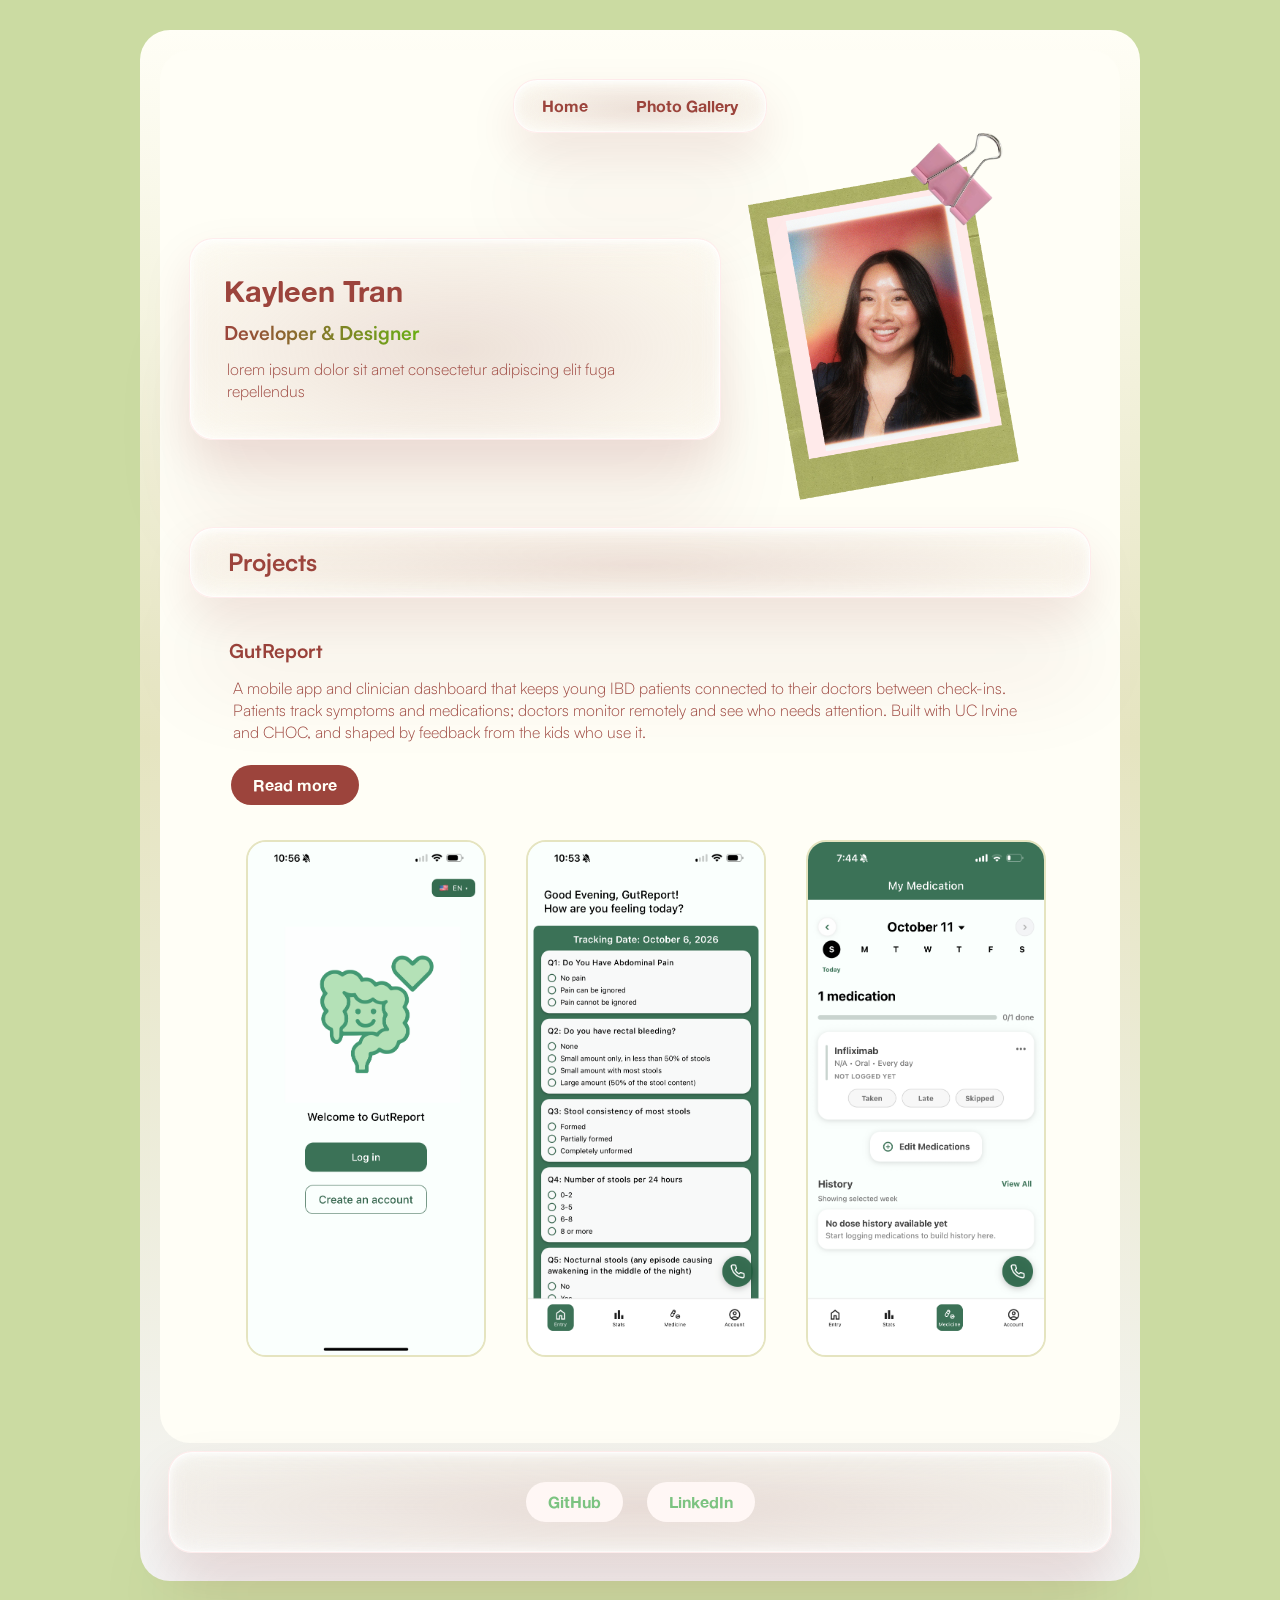
==== index.html @ c4f6f3b0 "readme edits and trying to make other pages" ====
<!doctype html>
<html lang="en">

<!--
WRITTEN BY: Kayleen Tran 
EMAIL: kaylett3@uci.edu
-->

<head>
  <meta charset="utf-8">
  <meta name="author" content="Kayleen Tran">
  <meta name="description" content="Main page">
  <link rel="stylesheet" href="style.css">
  <title>Kayleen Tran: Designer and Developer</title>
</head>

  <body class="container">

    <div class="border">

      <main class="panel">

      <nav class="nav glass">
        <ul>
          <li><a href="index.html" aria-current="page">Home</a></li>
          <li><a href="photo-gallery.html">Photo Gallery</a></li>
        </ul>
      </nav>

        <div class="intro-block">

          <div class="intro glass">
            <div class="intro-text">
              <h1>Kayleen Tran</h1>
              <h3>Developer & Designer</h3>

              <p>
                lorem ipsum dolor sit amet consectetur adipiscing elit fuga repellendus 
              </p>
            </div>

          </div>

          <div class="photo-stack">
            <img src="images/photo-stack.png" alt="A headshot of Kayleen Tran">
          </div>
          
        </div>


        <div class="header glass">
          <h2>Projects</h2>
        </div>

        <div class="project">
            <div class="project-text">
              <h3>GutReport</h3>
              <p>
                A mobile app and clinician dashboard that keeps young IBD patients connected to their doctors between check-ins. Patients track symptoms and medications; doctors monitor remotely and see who needs attention. Built with UC Irvine and CHOC, and shaped by feedback from the kids who use it.
              </p>
            </div>

            <a href="gutreport.html" class="button">Read more</a>

            <div class="project-img">
              <img src="images/screenie_login.png" alt="Screenshot of login screen from GutReport Mobile App">
              <img src="images/screenie_survey.PNG" alt="Screenshot of survey page from GutReport Mobile App">
              <img src="images/screenie.PNG" alt="Screenshot of medication manager from GutReport Mobile App">
            </div>

        </div>


      </main>

        <footer class="footer glass">
          <a href="https://github.com/KayleenT" class="button">GitHub</a>
          <a href="https://www.linkedin.com/in/kayleen-tran-9029782a9" class="button">LinkedIn</a>
        </footer>

    </div>

  </body>

  

</html>
---- style.css ----
@font-face {
  font-family: 'Grotesk';
  src: url('fonts/AlteHaasGroteskBold.ttf') format('opentype');
  font-weight: normal;
  font-style: normal;
}
@font-face {
  font-family: 'Satoshi-Light';
  src: url('fonts/Satoshi-Light.otf') format('opentype');
  font-weight: normal;
  font-style: normal;
}

@font-face {
  font-family: 'Satoshi-Bold';
  src: url('fonts/Satoshi-Bold.otf') format('opentype');
  font-weight: normal;
  font-style: normal;
}

html {
  scroll-behavior:smooth;
}

body{
    max-width: 1000px;
    border-radius: 30px;
    background: #f5f2e4;
    padding : 10px;
    margin: auto;
}


.container{
    border-radius: 30px;
    background: #cbdba2;
    padding: 30px;
    font-family: "Grotesk", Helvetica, Arial, sans-serif;
    color: #9C443C;
     
}

.panel{
    border-radius: 30px;
    background: #FFFEF6;
    padding: 3%;
}

.border{
    border-radius: 30px;
    background: var(--background-gradiuent, linear-gradient(180deg, #FFFEF6 0%, #E5E4C0 45.67%, #F5F5F5 100%));
    padding: 20px;
}

.intro-block
 {
    display: flex;
    align-items: center;
    gap: 3%;
    margin-bottom : 3%;

 }
.intro {
    margin-top: 45px;
    position: relative;
    padding: 30px;
    border-radius: 20px;
}

.intro-text {
    min-width: 0;

    h1 {
        white-space: nowrap;
    }
    

    h3 {
         display: inline-block;
        background: linear-gradient(to right, #9C443C, #6aaf15);
        background-clip: text;
        color: transparent;
        font-family: "Satoshi-Bold", Helvetica, Arial, sans-serif;
    }
}

.photo-stack {
  flex-shrink: 0;
  width: 30%;


    /* photo lifts and tilts when hovered over */

    img {
        transition: transform 0.25s ease;
    }
    img:hover{
        transform: translateY(-10px);
        transform: scale(1.5);
        transform: rotate(3deg);
  }
}

.photo-stack img{
  width: 100%;
  height: auto;
  display: block;
}



h1{
    font-size: 180%;
    font-weight:600;
    margin: 1%;
}

h2{
    font-size: 150%;
    font-weight:540;
    margin: 1%;
    font-family: "Satoshi-Bold", Helvetica, Arial, sans-serif;
}

h3{
    font-size: 120%;
    font-weight:540;
    margin: 1%;
    font-family: "Satoshi-Bold", Helvetica, Arial, sans-serif;
}

p{
    font-size: 1rem;
    margin: 1.5%;
    font-family: "Satoshi-Light", Helvetica, Arial, sans-serif;
}

.header {
    padding: 10px;
    padding-left: 30px;
    border-radius: 20px;

}

/* for project thumbnail sections */

.project{
    padding: 32px;

    .button {
        margin: 10px;
    }
}

.project-img {
    padding: 3%;
    display: flex;
    gap: 5%;

    img {
        transition: transform 0.25s ease;
    }
    img:hover{
        transform: translateY(-10px);
        transform: scale(1.05);
    }
}


.project-img img{
    border-radius: 20px;
    border: 2px solid #E5E4C0;
    width: 30%;
    height: auto;
    display: block;

}

/* footer bar format */

.footer{
    border-radius: 30px;
    padding: 30px;
    font-family: "Grotesk", Helvetica, Arial, sans-serif;
    color: #9C443C;
    margin: 8px;  display: flex;
    justify-content: center;
    gap: 24px;
    font-family: "Satoshi-Bold", Helvetica, Arial, sans-serif;

    /* link colors */

    .button{
        background:#fff7f5;
    }

    .button:hover{
        background:#fff1ef
    }

    a{
        display: block;
        padding: 10px 22px;
        border-radius: 999px;
        color: #9C443C;
        text-decoration: none;
        color:#7cc381;
    }

    a:hover {
        color: #ed949d;
    }

    a:visited {
        color: #a7508a;
    }
}

/* buttons with visual hover */

.button {
  display: inline-block;
  padding: 10px 22px;
  border-radius: 999px;
  background: #9C443C;
  color: #FFFEF6;
  font-family: "Grotesk", Helvetica, Arial, sans-serif;
  text-decoration: none;
  transition: background 0.2s;
}
.button:hover {
  background: #692720; 
}

/* nav bar at the top to go to diff pages */
.nav{
    margin : auto;
    width: fit-content;
    padding: 6px;
    border-radius: 999px; 

    ul {
        display: flex;
        gap: 4px;
        list-style: none;
        margin: 0;
        padding: 0;
    }

    a {
        display: block;
        padding: 10px 22px;
        border-radius: 999px;
        color: #9C443C;
        text-decoration: none;
        transition: background 0.25s ease;
    }

    /* cool hover gradient */
    a:hover{
        background: linear-gradient(to right, #9C443C, #6aaf15);
        background-clip: text;
        color: transparent;
    }
}

/* glass effect */

.glass {
  border-radius: 24px;
  border: 1.5px solid rgba(255, 236, 236, 0.9);

  background: radial-gradient(
    ellipse at 50% 55%,
    rgba(222, 200, 194, 0.55) 0%,
    rgba(234, 220, 213, 0.40) 55%,
    rgba(250, 246, 240, 0.25) 100%
  );

  backdrop-filter: blur(20px) saturate(140%);

  box-shadow:
    inset 0 0 0 1px rgba(255, 255, 255, 0.55),
    inset 0 0 18px rgba(255, 255, 255, 0.65),
    inset 0 2px 6px rgba(255, 255, 255, 0.8),

    0 22px 49px rgba(118, 4, 4, 0.10),
    0 90px 90px rgba(118, 4, 4, 0.06);
}
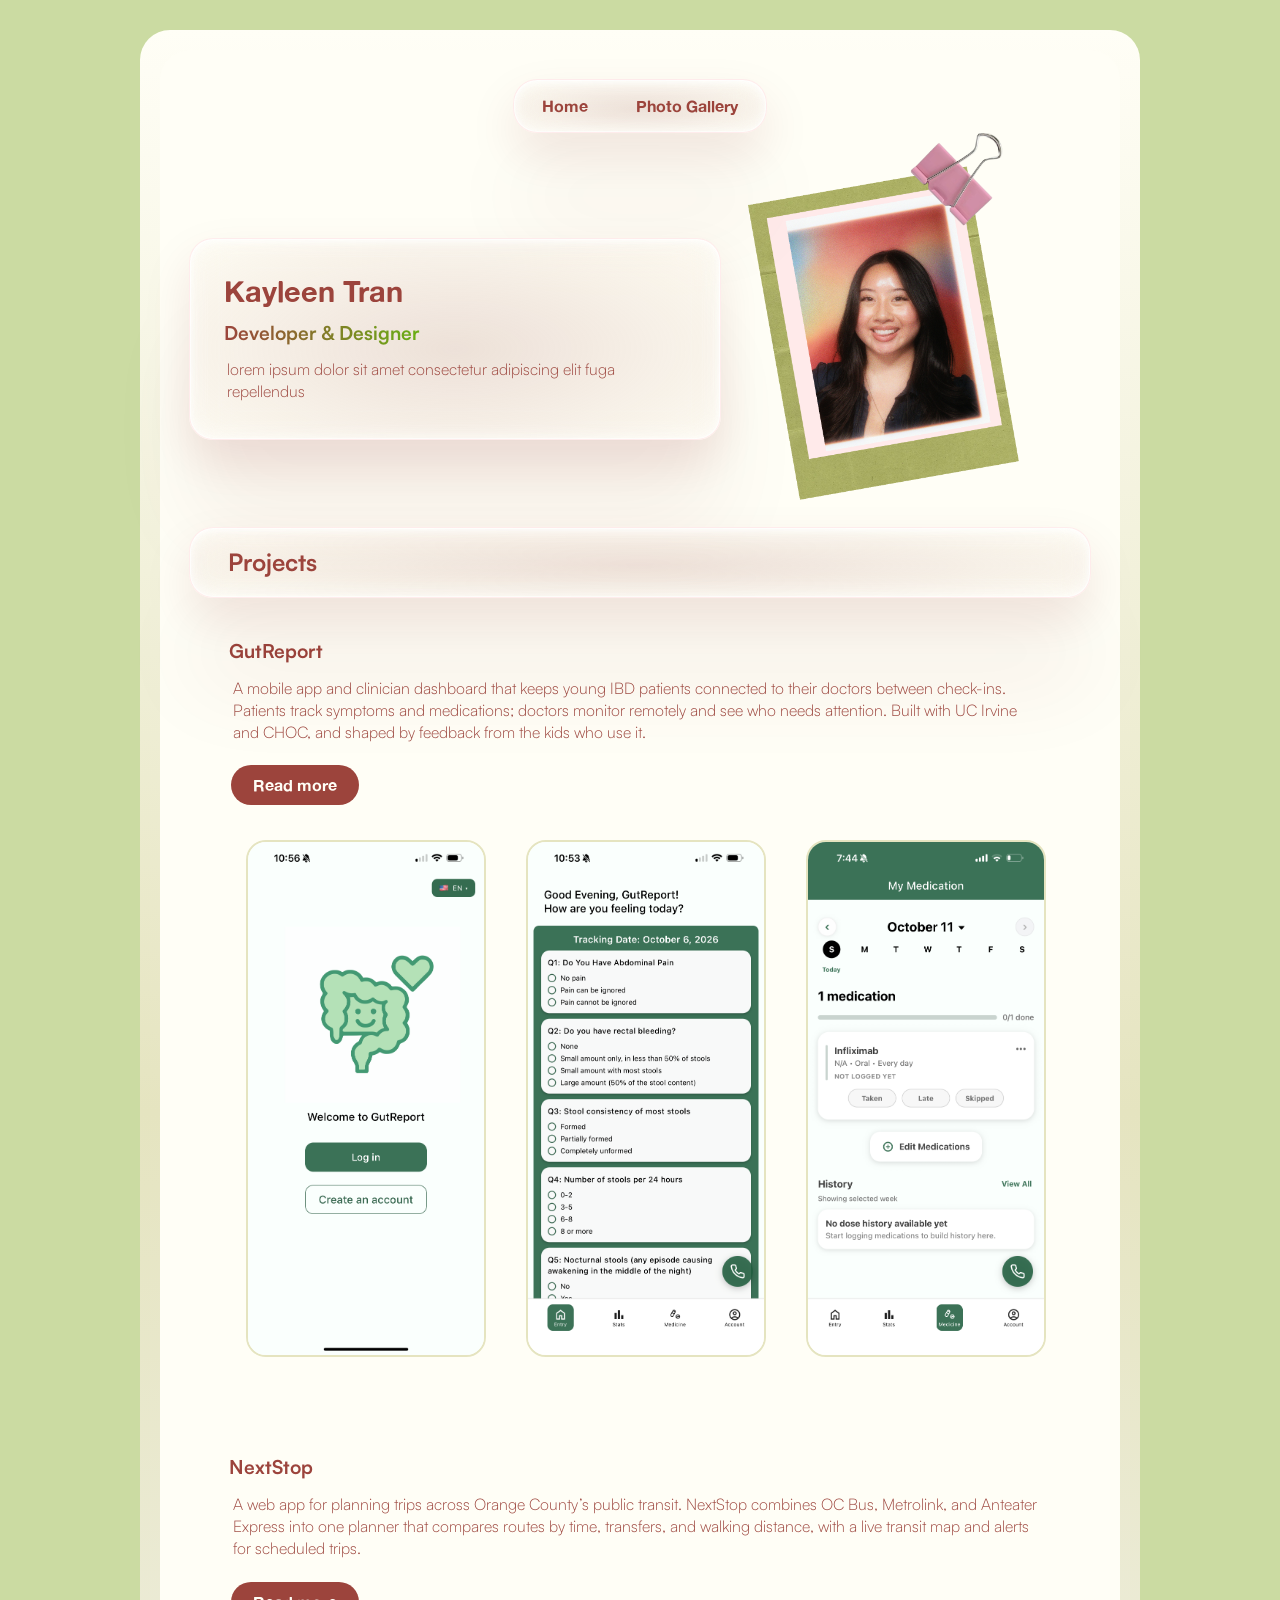
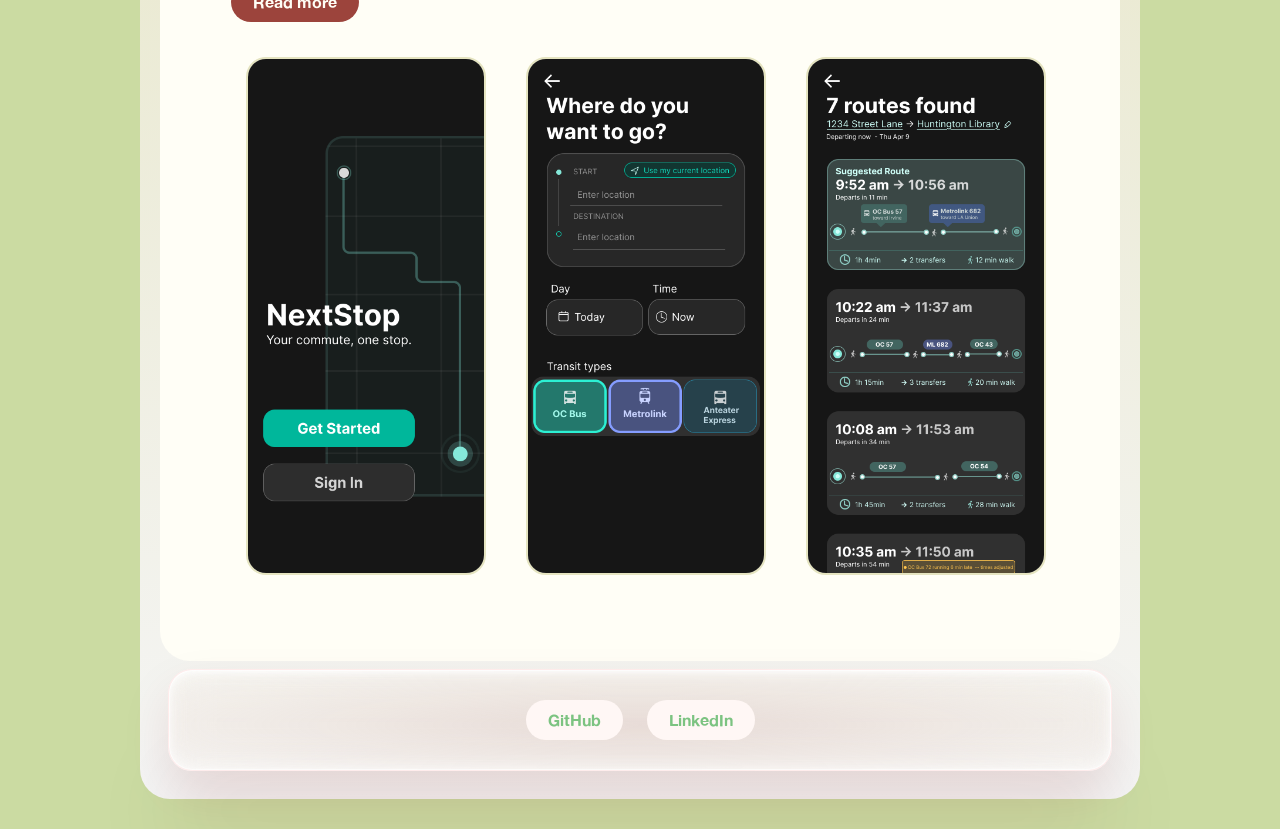
==== commit a777a67a: "Added content to project individual pages" ====
--- a/index.html
+++ b/index.html
@@ -70,6 +70,23 @@
 
         </div>
 
+                <div class="project">
+            <div class="project-text">
+              <h3>NextStop</h3>
+              <p>
+                  A web app for planning trips across Orange County’s public transit. NextStop combines OC Bus, Metrolink, and Anteater Express into one planner that compares routes by time, transfers, and walking distance, with a live transit map and alerts for scheduled trips.              </p>
+            </div>
+
+            <a href="nextstop.html" class="button">Read more</a>
+
+            <div class="project-img">
+              <img src="images/next-stop-login.png" alt="Screenshot of login from NextStop Web App">
+              <img src="images/Trip Planner.png" alt="Screenshot of a trip planning feature from NextStop Web App">
+              <img src="images/route-results.png" alt="Screenshot of generated route results from NextStop Web App">
+            </div>
+
+        </div>
+
 
       </main>
 
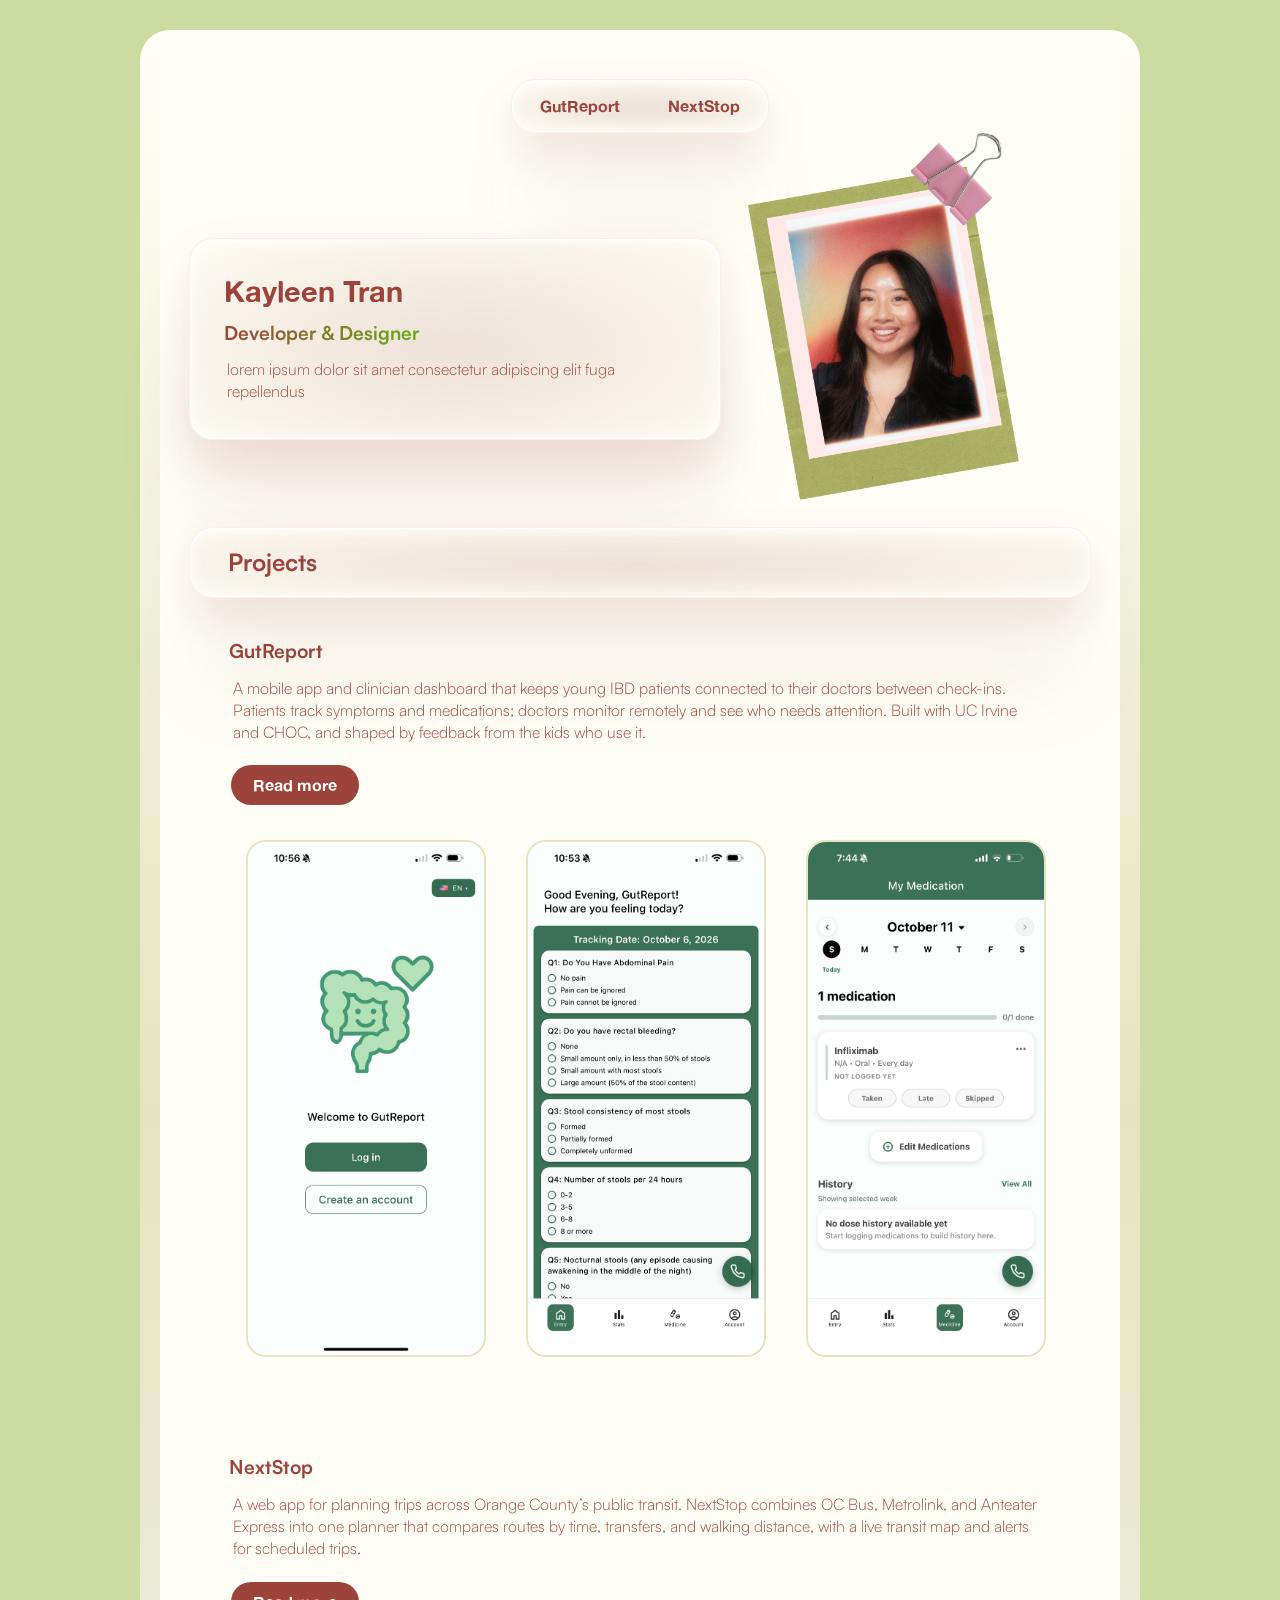
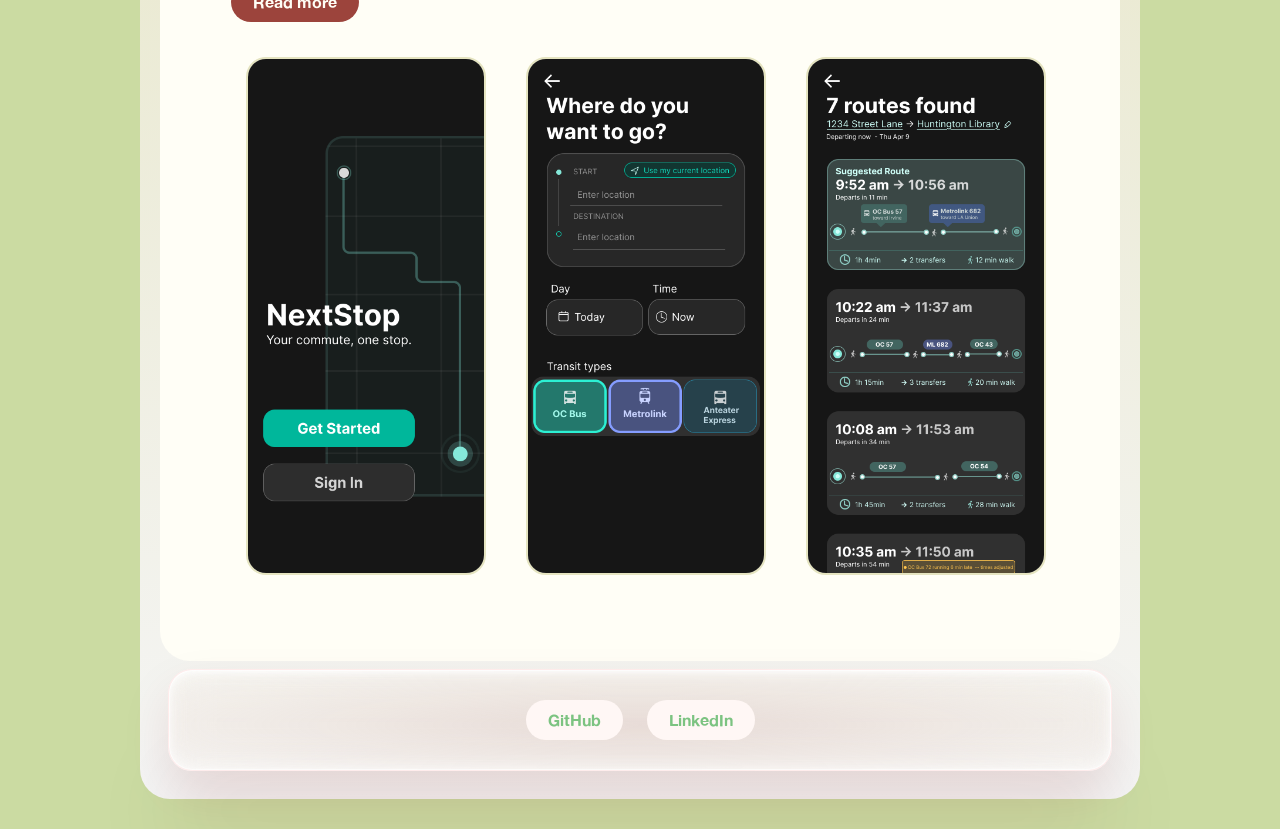
==== commit efedef92: "removed photo gallery, added back to home buttons" ====
--- a/index.html
+++ b/index.html
@@ -22,8 +22,8 @@
 
       <nav class="nav glass">
         <ul>
-          <li><a href="index.html" aria-current="page">Home</a></li>
-          <li><a href="photo-gallery.html">Photo Gallery</a></li>
+          <li><a href="gut-report.html" aria-current="page">GutReport</a></li>
+          <li><a href="nextstop.html">NextStop</a></li>
         </ul>
       </nav>
 
@@ -32,7 +32,7 @@
           <div class="intro glass">
             <div class="intro-text">
               <h1>Kayleen Tran</h1>
-              <h3>Developer & Designer</h3>
+              <h2>Developer & Designer</h2>
 
               <p>
                 lorem ipsum dolor sit amet consectetur adipiscing elit fuga repellendus 
@@ -81,7 +81,7 @@
 
             <div class="project-img">
               <img src="images/next-stop-login.png" alt="Screenshot of login from NextStop Web App">
-              <img src="images/Trip Planner.png" alt="Screenshot of a trip planning feature from NextStop Web App">
+              <img src="images/trip-planner.png" alt="Screenshot of a trip planning feature from NextStop Web App">
               <img src="images/route-results.png" alt="Screenshot of generated route results from NextStop Web App">
             </div>
 
--- a/style.css
+++ b/style.css
@@ -75,12 +75,13 @@
     }
     
 
-    h3 {
-         display: inline-block;
+    h2 {
+        display: inline-block;
         background: linear-gradient(to right, #9C443C, #6aaf15);
         background-clip: text;
         color: transparent;
         font-family: "Satoshi-Bold", Helvetica, Arial, sans-serif;
+        font-size:  120%;
     }
 }
 
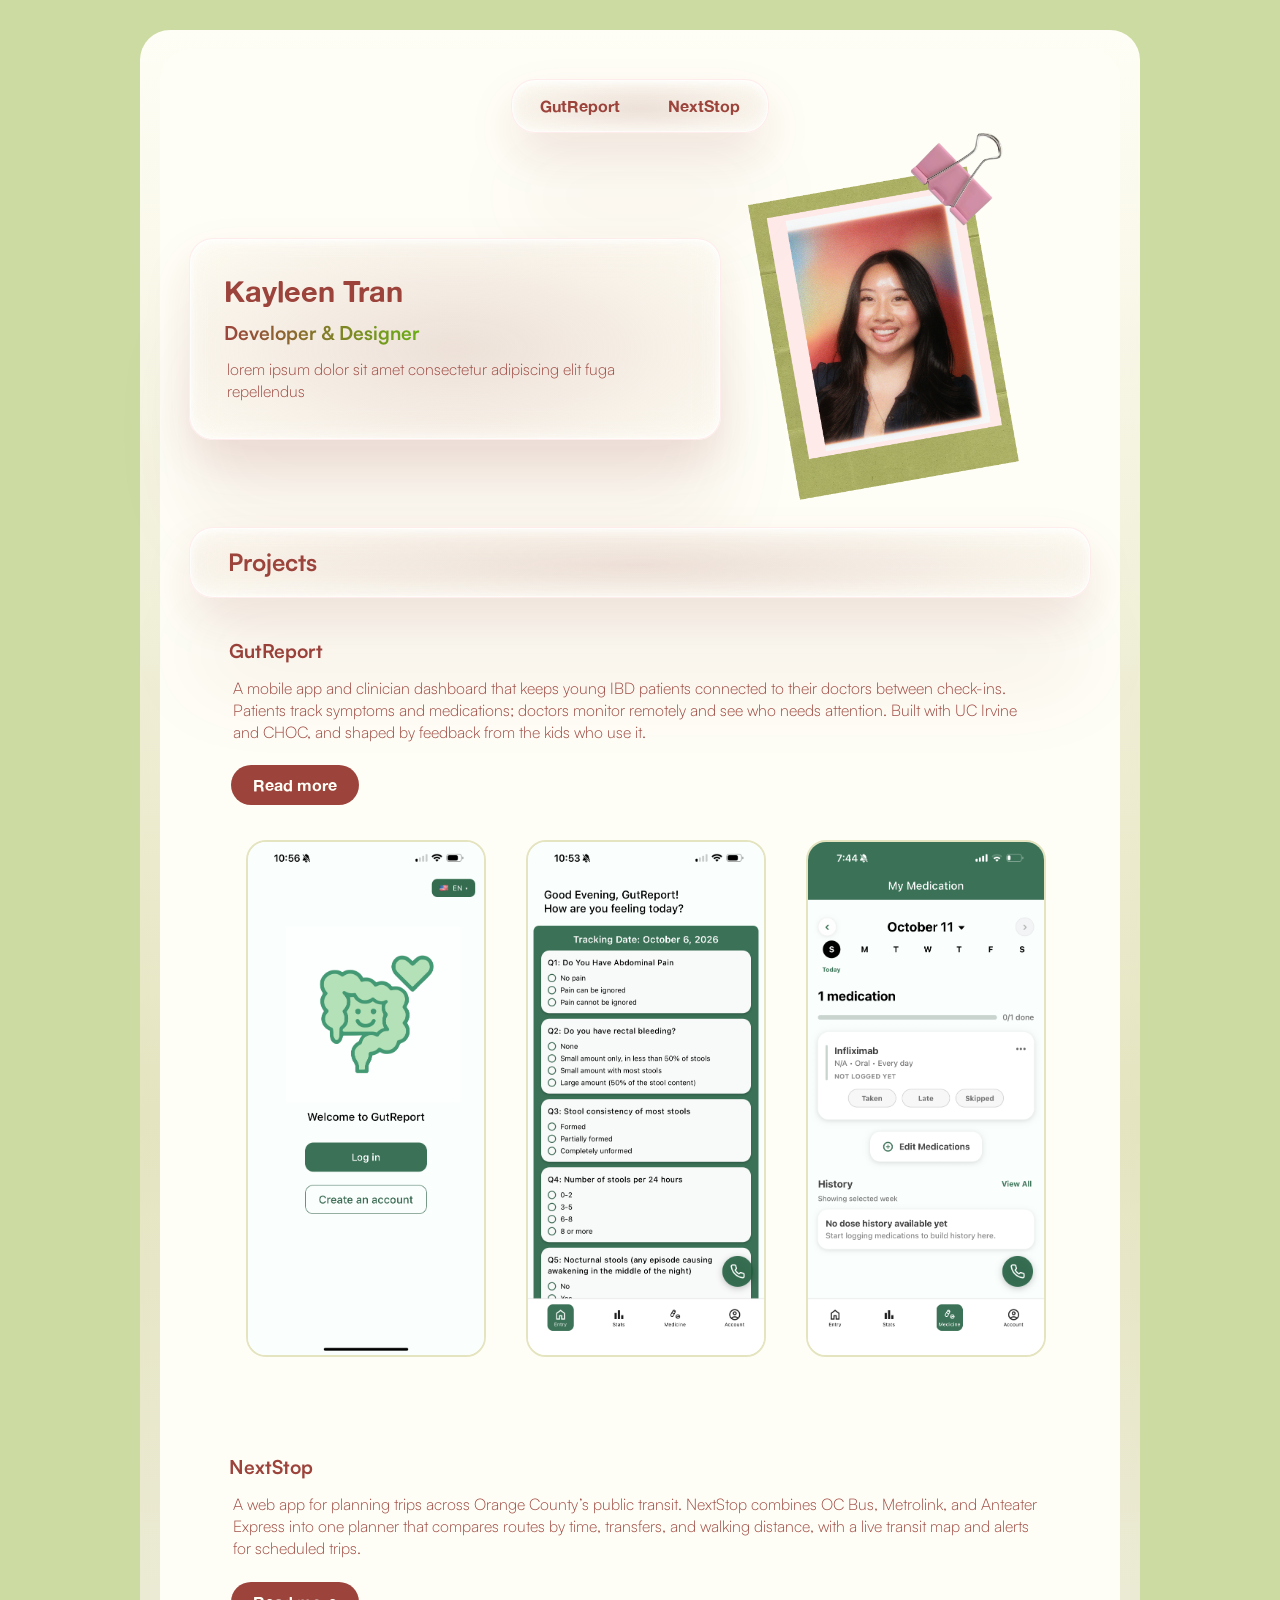
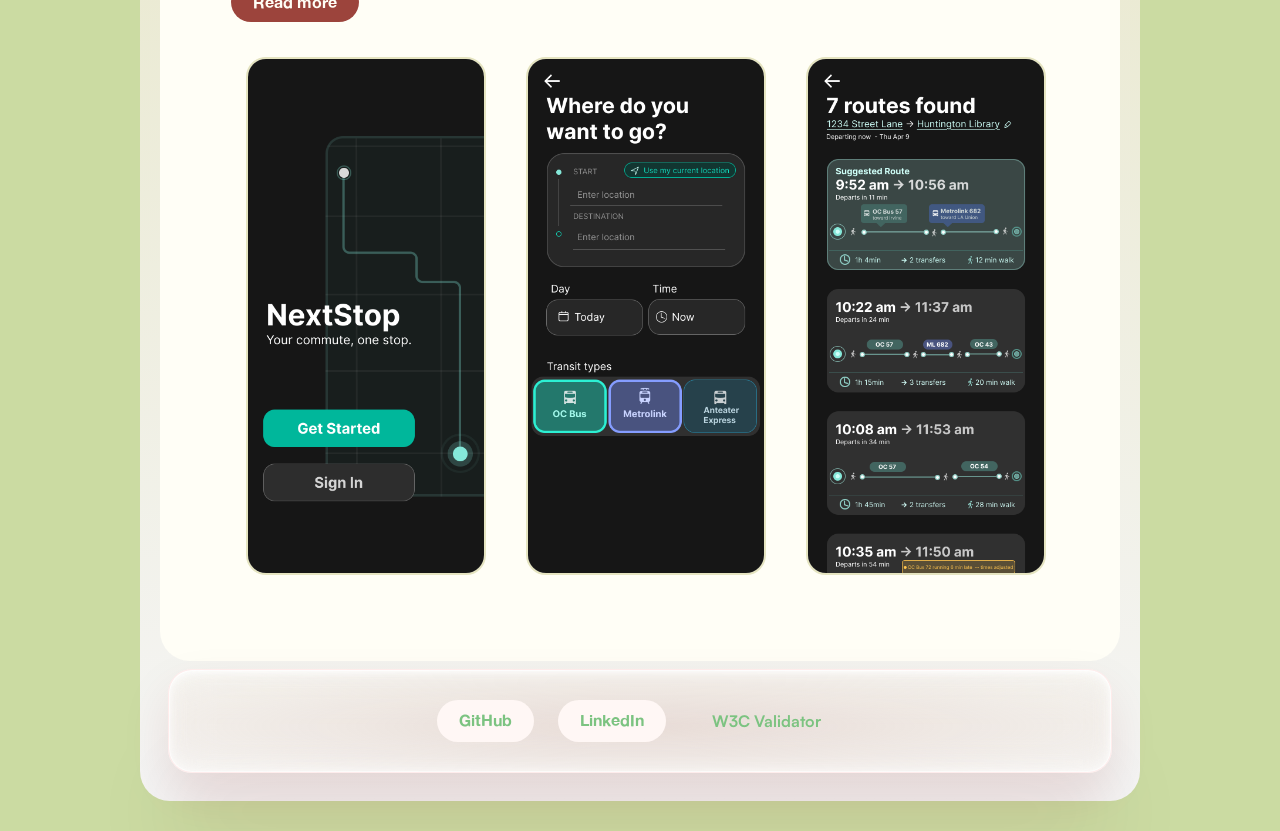
==== commit 03d84f6f: "put back w3 link" ====
--- a/index.html
+++ b/index.html
@@ -22,7 +22,7 @@
 
       <nav class="nav glass">
         <ul>
-          <li><a href="gut-report.html" aria-current="page">GutReport</a></li>
+          <li><a href="gutreport.html" aria-current="page">GutReport</a></li>
           <li><a href="nextstop.html">NextStop</a></li>
         </ul>
       </nav>
@@ -93,6 +93,9 @@
         <footer class="footer glass">
           <a href="https://github.com/KayleenT" class="button">GitHub</a>
           <a href="https://www.linkedin.com/in/kayleen-tran-9029782a9" class="button">LinkedIn</a>
+              <a href="https://validator.w3.org/check?uri=referer">
+                   W3C Validator
+              </a>
         </footer>
 
     </div>
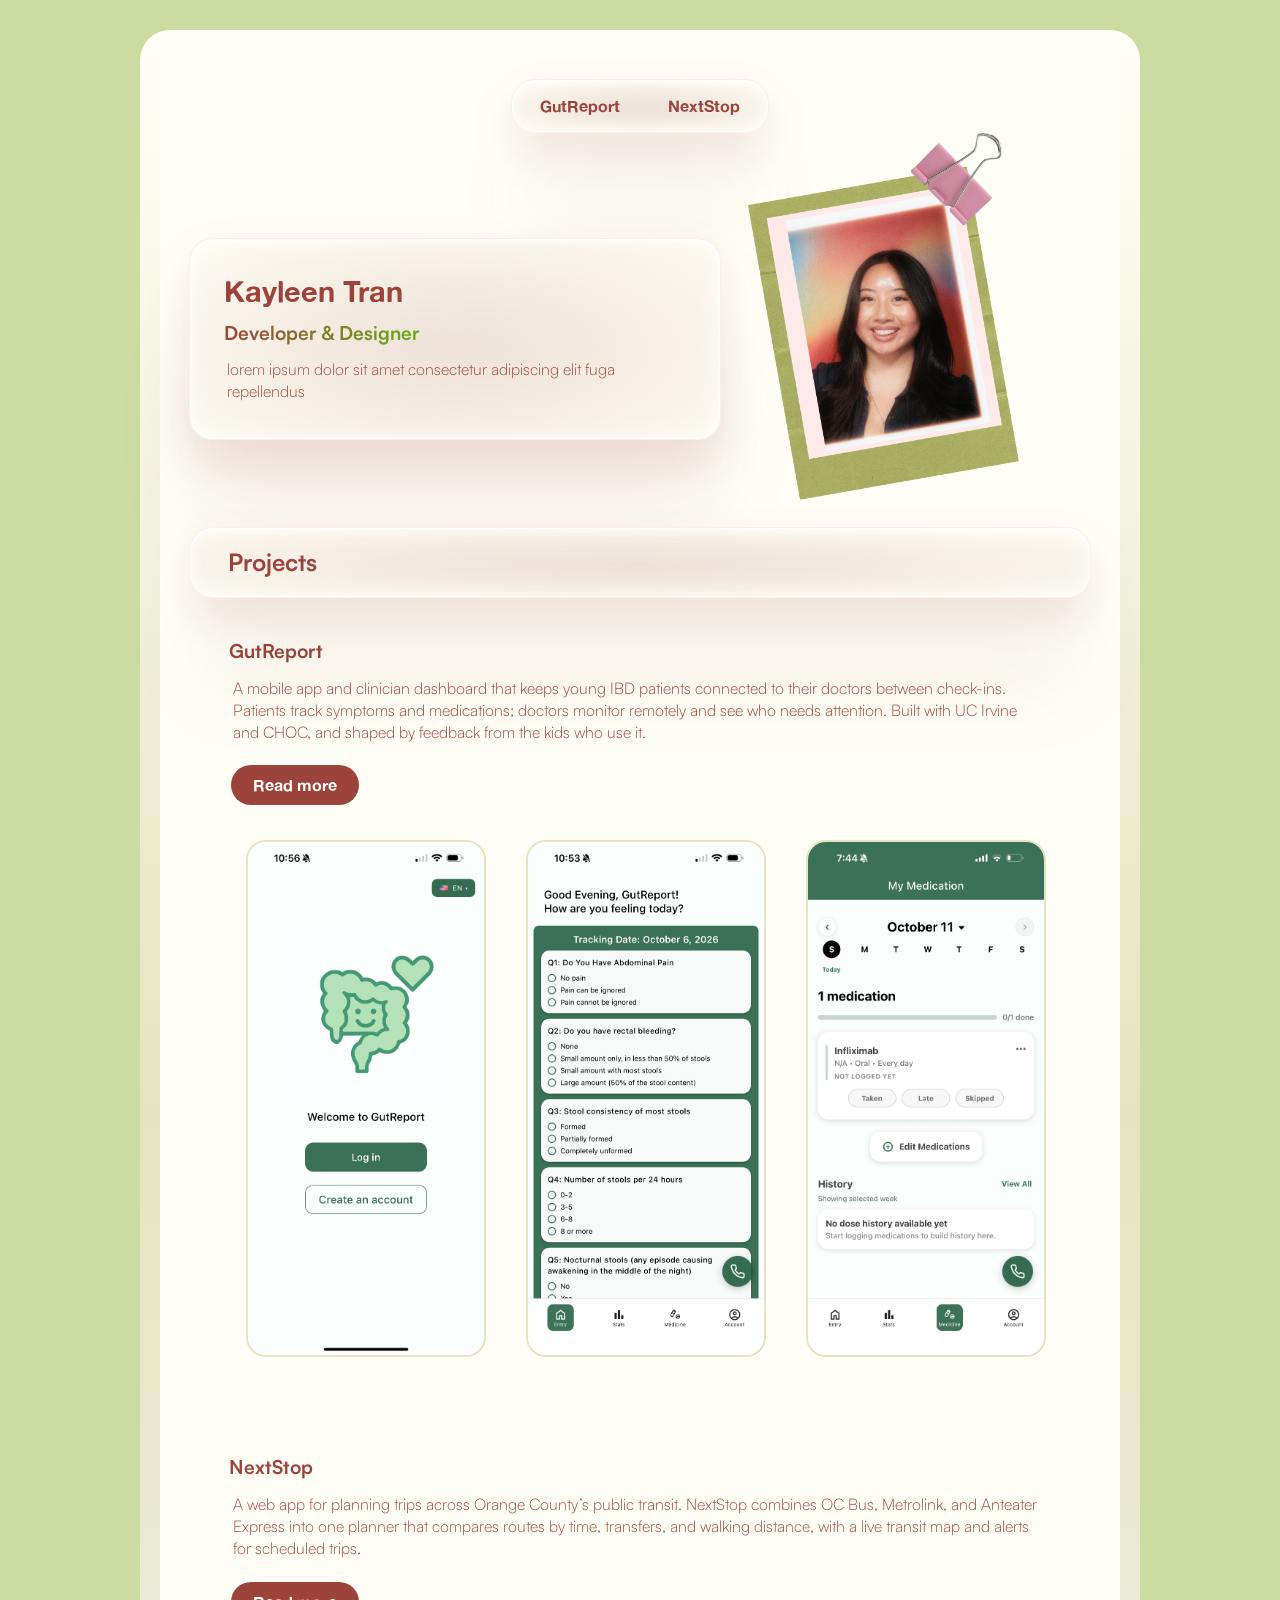
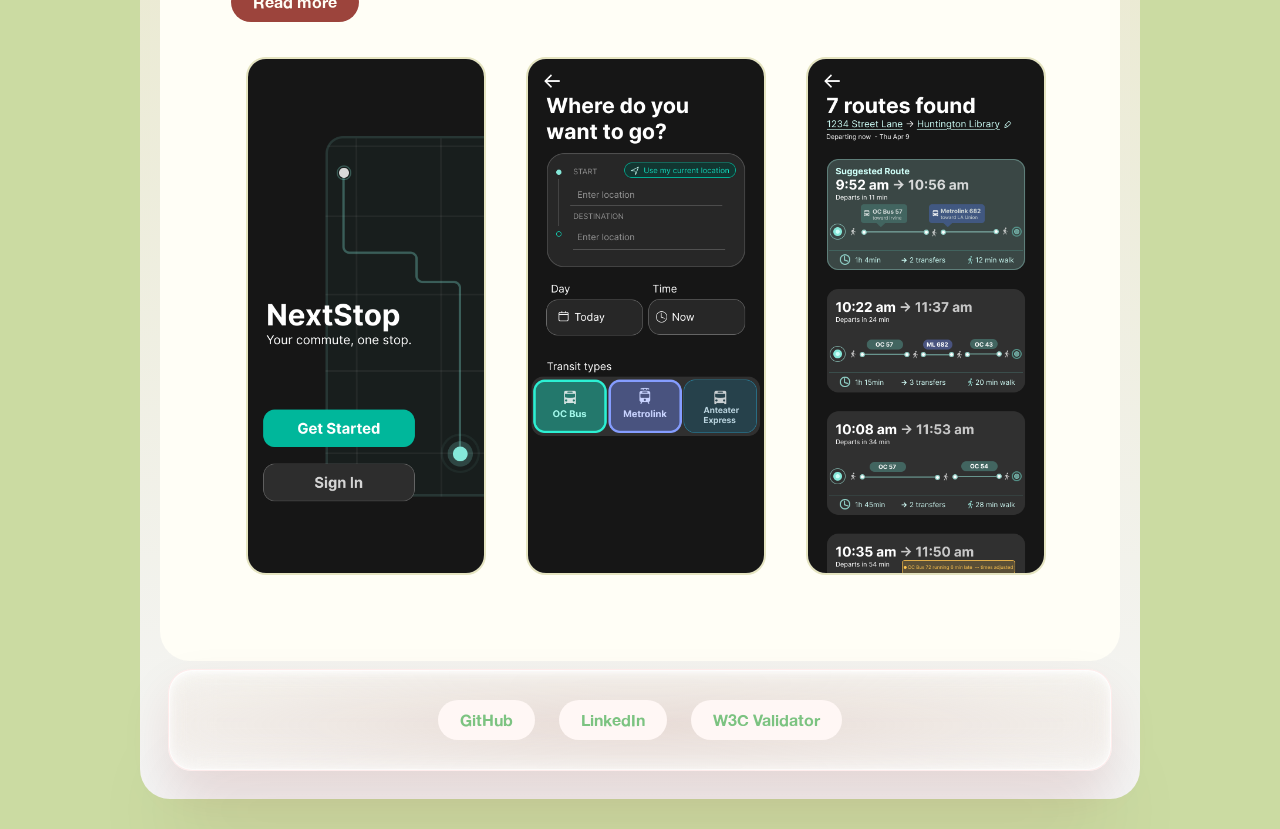
==== commit 1dd1a4b1: "added footer to every page" ====
--- a/index.html
+++ b/index.html
@@ -90,12 +90,12 @@
 
       </main>
 
-        <footer class="footer glass">
-          <a href="https://github.com/KayleenT" class="button">GitHub</a>
-          <a href="https://www.linkedin.com/in/kayleen-tran-9029782a9" class="button">LinkedIn</a>
-              <a href="https://validator.w3.org/check?uri=referer">
-                   W3C Validator
-              </a>
+         <footer class="footer glass">
+            <a href="https://github.com/KayleenT" class="button">GitHub</a>
+            <a href="https://www.linkedin.com/in/kayleen-tran-9029782a9" class="button">LinkedIn</a>
+            <a href="https://validator.w3.org/check?uri=referer" class="button">
+                W3C Validator
+            </a>
         </footer>
 
     </div>
